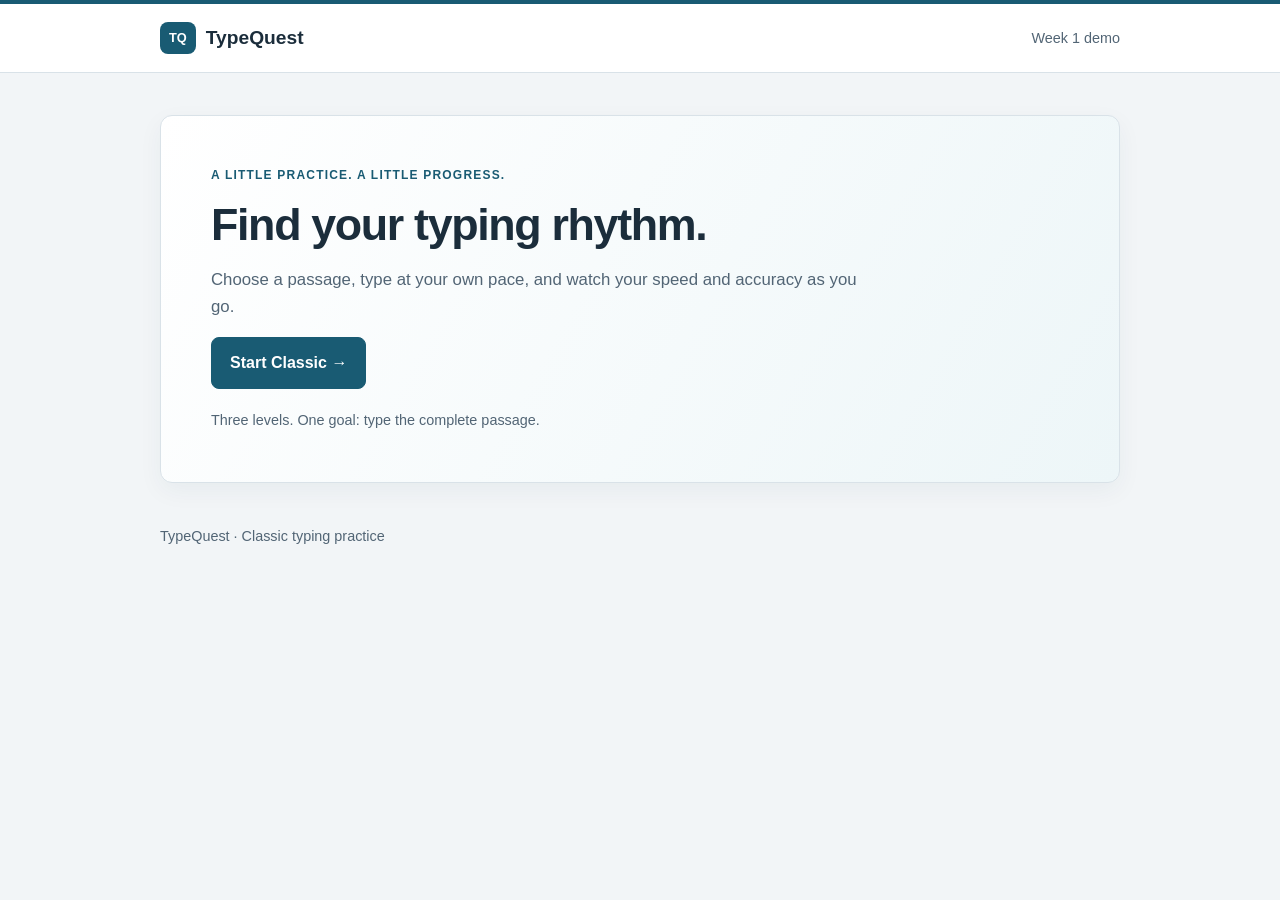
==== index.html @ af139302 "Create simplified frontend-only Week 1 demo" ====
<!doctype html>
<html lang="en">
  <head>
    <meta charset="utf-8">
    <meta name="viewport" content="width=device-width, initial-scale=1">
    <title>TypeQuest | Week 1 Demo</title>
    <link rel="stylesheet" href="style.css">
    <script src="script.js" defer></script>
  </head>
  <body>
    <header class="site-header">
      <div class="header-content">
        <span class="brand"><span class="brand-mark" aria-hidden="true">TQ</span> TypeQuest</span>
        <span class="demo-label">Week 1 demo</span>
      </div>
    </header>
    <main>
      <section id="home-screen" class="screen card hero">
        <p class="eyebrow">A little practice. A little progress.</p>
        <h1 tabindex="-1">Find your typing rhythm.</h1>
        <p class="lead">Choose a passage, type at your own pace, and watch your speed and accuracy as you go.</p>
        <button id="start-button" type="button">Start Classic <span aria-hidden="true">&rarr;</span></button>
        <p class="muted">Three levels. One goal: type the complete passage.</p>
      </section>
      <section id="levels-screen" class="screen" hidden>
        <p class="eyebrow">Classic mode</p>
        <h1 tabindex="-1">Choose a level</h1>
        <p class="lead">All three levels are ready to play. Pick any one to begin.</p>
        <div class="level-list">
          <article class="card level-card">
            <p class="eyebrow">Level 1</p>
            <h2>A quiet morning</h2>
            <p>A short warm-up about starting the day.</p>
            <button class="level-button" data-level="0" type="button">Play Level 1</button>
          </article>
          <article class="card level-card">
            <p class="eyebrow">Level 2</p>
            <h2>A shared idea</h2>
            <p>Practice spaces and punctuation with a small team.</p>
            <button class="level-button" data-level="1" type="button">Play Level 2</button>
          </article>
          <article class="card level-card">
            <p class="eyebrow">Level 3</p>
            <h2>Keep exploring</h2>
            <p>A longer passage to find a steady pace.</p>
            <button class="level-button" data-level="2" type="button">Play Level 3</button>
          </article>
        </div>
      </section>
      <section id="typing-screen" class="screen" hidden>
        <p id="level-label" class="eyebrow">Classic mode</p>
        <h1 id="level-title" tabindex="-1"></h1>
        <dl class="metrics" aria-label="Live typing metrics">
          <div class="metric"><dt>Elapsed time</dt><dd id="elapsed-time">0.0 s</dd></div>
          <div class="metric"><dt>Raw WPM</dt><dd id="raw-wpm">0.0</dd></div>
          <div class="metric"><dt>Accuracy</dt><dd id="accuracy">0.0%</dd></div>
          <div class="metric"><dt>Net WPM</dt><dd id="net-wpm">0.0</dd></div>
        </dl>
        <div class="card typing-card">
          <h2 id="passage-heading">Your passage</h2>
          <p id="target-passage" class="passage" aria-labelledby="passage-heading"></p>
          <p class="legend"><span class="correct">Correct</span> <span class="incorrect">Incorrect</span> <span class="untouched">Untouched</span></p>
          <label for="typing-input">Type the passage here</label>
          <textarea id="typing-input" rows="4" spellcheck="false" autocapitalize="off" autocomplete="off" autocorrect="off" aria-describedby="typing-help" disabled></textarea>
          <p id="typing-help" class="muted">The timer starts when you type. You can use Backspace and the arrow keys to edit. Paste and line breaks are blocked.</p>
          <p id="character-count" class="character-count">0 characters entered</p>
        </div>
      </section>
      <section id="results-screen" class="screen card result-card" hidden>
        <p class="eyebrow">Passage complete</p>
        <h1 tabindex="-1">Nice work. Here is your result.</h1>
        <p id="result-level" class="lead"></p>
        <dl class="metrics" aria-label="Final typing metrics">
          <div class="metric"><dt>Completion time</dt><dd id="result-time">0.0 s</dd></div>
          <div class="metric"><dt>Raw WPM</dt><dd id="result-raw-wpm">0.0</dd></div>
          <div class="metric"><dt>Accuracy</dt><dd id="result-accuracy">0.0%</dd></div>
          <div class="metric"><dt>Net WPM</dt><dd id="result-net-wpm">0.0</dd></div>
        </dl>
        <p class="muted">Completed passages can include mistakes. Retry to practice the same text, or try another level.</p>
        <div class="actions">
          <button id="retry-button" type="button">Retry</button>
          <button id="choose-level-button" class="secondary" type="button">Choose Another Level</button>
        </div>
      </section>
    </main>
    <footer>TypeQuest &middot; Classic typing practice</footer>
  </body>
</html>
---- style.css ----
:root {
  color-scheme: light;
  font-family: "Segoe UI", Arial, sans-serif;
  color: #1b2d3b;
  background: #f2f5f7;
  line-height: 1.6;
}

* { box-sizing: border-box; }
[hidden] { display: none !important; }
body { margin: 0; }

.site-header {
  border-top: 4px solid #195b73;
  border-bottom: 1px solid #d9e2e8;
  background: #ffffff;
}

.header-content,
main,
footer {
  width: min(960px, calc(100% - 40px));
  margin: 0 auto;
}

.header-content {
  display: flex;
  align-items: center;
  justify-content: space-between;
  gap: 16px;
  padding: 18px 0;
}

.brand {
  display: flex;
  align-items: center;
  gap: 10px;
  font-size: 1.2rem;
  font-weight: 700;
}

.brand-mark {
  padding: 6px 9px;
  border-radius: 8px;
  background: #195b73;
  color: #ffffff;
  font-size: 0.8rem;
}

.demo-label,
.muted,
footer {
  color: #526575;
  font-size: 0.9rem;
}

main { padding: 42px 0 24px; }

.card {
  padding: 28px;
  border: 1px solid #d9e2e8;
  border-radius: 12px;
  background: #ffffff;
  box-shadow: 0 8px 24px rgba(24, 51, 70, 0.05);
}

.hero {
  padding: 50px;
  background: linear-gradient(120deg, #ffffff, #edf6f8);
}

h1,
h2,
p { margin: 0 0 16px; }

h1 {
  font-size: clamp(1.9rem, 5vw, 2.8rem);
  line-height: 1.2;
  letter-spacing: -0.03em;
}

h1:focus { outline: none; }

h2 {
  font-size: 1.2rem;
  line-height: 1.4;
}

.eyebrow {
  margin-bottom: 12px;
  color: #195b73;
  font-size: 0.75rem;
  font-weight: 700;
  letter-spacing: 0.1em;
  text-transform: uppercase;
}

.lead {
  max-width: 650px;
  color: #526575;
  font-size: 1.05rem;
}

button {
  padding: 12px 18px;
  border: 1px solid #195b73;
  border-radius: 8px;
  background: #195b73;
  color: #ffffff;
  font: inherit;
  font-weight: 650;
  cursor: pointer;
}

button:hover { background: #12485e; }
.secondary { background: #ffffff; color: #195b73; }
.secondary:hover { background: #e7f2f5; }

button:focus-visible,
textarea:focus-visible {
  outline: 3px solid #195b73;
  outline-offset: 3px;
}

.hero .muted { margin: 20px 0 0; }

.level-list,
.metrics,
.actions {
  display: flex;
  flex-wrap: wrap;
  gap: 16px;
}

.level-list { margin-top: 26px; }

.level-card {
  display: flex;
  flex: 1 1 240px;
  flex-direction: column;
  align-items: flex-start;
}

.level-card p:not(.eyebrow) { color: #526575; }
.level-card button { margin-top: auto; }
.metrics { margin: 26px 0; }

.metric {
  flex: 1 1 170px;
  padding: 16px 20px;
  border: 1px solid #d9e2e8;
  border-radius: 10px;
  background: #ffffff;
}

dt { color: #526575; font-size: 0.8rem; }

dd {
  margin: 2px 0 0;
  font-size: 1.5rem;
  font-weight: 700;
  font-variant-numeric: tabular-nums;
}

.passage {
  padding: 20px;
  border: 1px solid #d9e2e8;
  border-radius: 8px;
  background: #f8fafb;
  font-family: Consolas, "Courier New", monospace;
  font-size: 1.1rem;
  line-height: 1.8;
  white-space: pre-wrap;
  overflow-wrap: anywhere;
}

.correct { background: #e0f1e7; color: #17634d; }
.incorrect { background: #ffe1e1; color: #a52d31; }
.untouched { color: #526575; }

.legend {
  display: flex;
  flex-wrap: wrap;
  gap: 12px;
  font-size: 0.8rem;
}

.legend span { padding: 2px 6px; border-radius: 4px; }

label {
  display: block;
  margin: 20px 0 8px;
  font-weight: 650;
}

textarea {
  width: 100%;
  min-height: 150px;
  padding: 16px;
  border: 1px solid #aabfc9;
  border-radius: 8px;
  color: #1b2d3b;
  font-family: Consolas, "Courier New", monospace;
  font-size: 1.05rem;
  line-height: 1.6;
  resize: vertical;
}

.typing-card .muted { margin-top: 12px; }

.character-count {
  margin-bottom: 0;
  color: #195b73;
  font-size: 0.9rem;
  font-weight: 650;
}

.result-card .actions { margin-top: 24px; }
footer { padding: 18px 0 32px; }

@media (max-width: 600px) {
  .header-content,
  main,
  footer { width: calc(100% - 28px); }

  main { padding-top: 28px; }
  .card,
  .hero { padding: 22px; }
  .metrics { gap: 10px; }
  .metric { flex-basis: 130px; padding: 12px; }
  .passage { padding: 14px; }
}
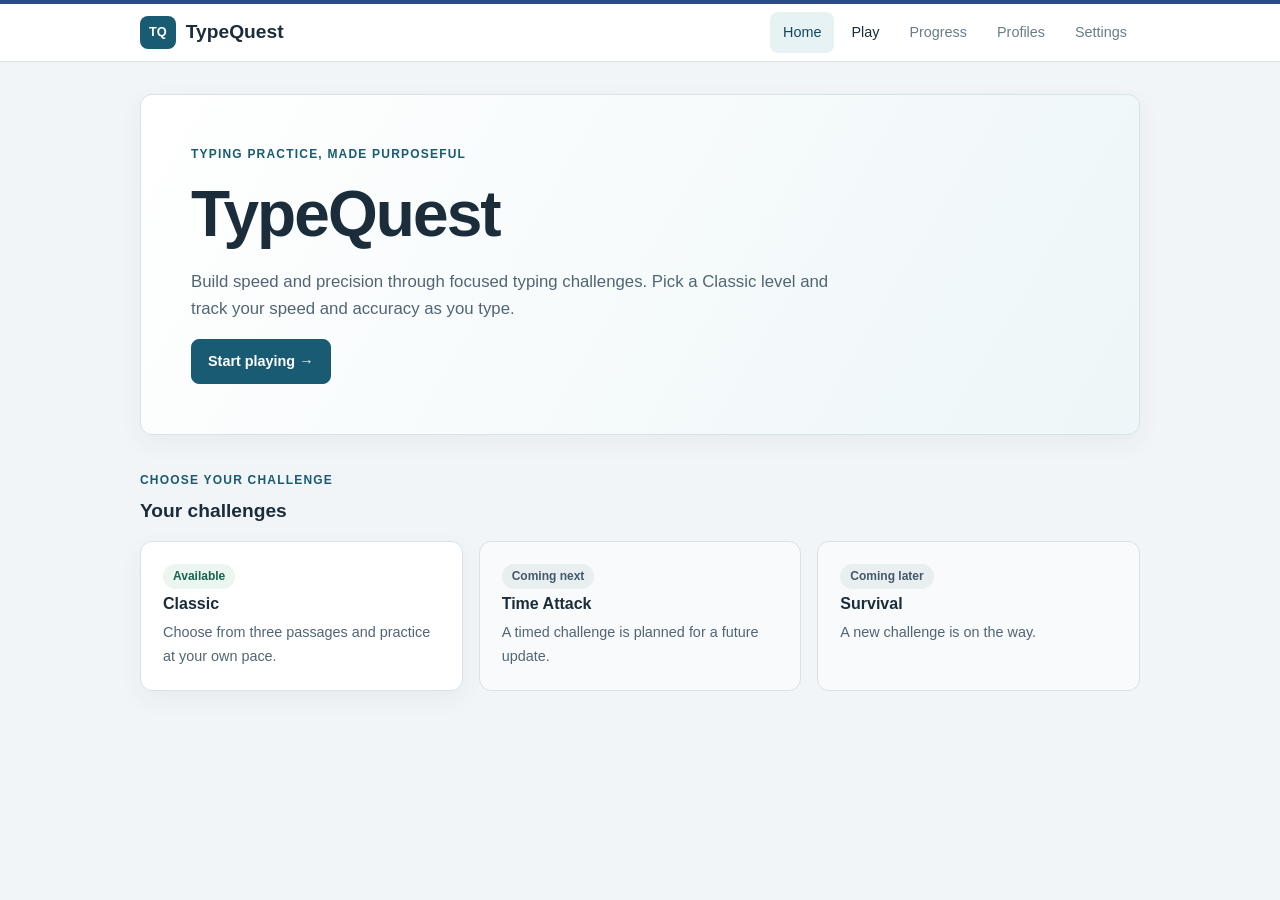
==== commit fa88c6ee: "Improve Week 1 demo layout and navigation" ====
--- a/index.html
+++ b/index.html
@@ -11,16 +11,69 @@
     <header class="site-header">
       <div class="header-content">
         <span class="brand"><span class="brand-mark" aria-hidden="true">TQ</span> TypeQuest</span>
-        <span class="demo-label">Week 1 demo</span>
+        <nav class="site-nav" aria-label="Main navigation">
+          <button id="home-nav" class="nav-button is-active" type="button" aria-current="page">Home</button>
+          <button id="play-nav" class="nav-button" type="button">Play</button>
+          <button class="nav-button" type="button" disabled title="Coming later">Progress</button>
+          <button class="nav-button" type="button" disabled title="Coming later">Profiles</button>
+          <button class="nav-button" type="button" disabled title="Coming later">Settings</button>
+        </nav>
       </div>
     </header>
     <main>
-      <section id="home-screen" class="screen card hero">
-        <p class="eyebrow">A little practice. A little progress.</p>
-        <h1 tabindex="-1">Find your typing rhythm.</h1>
-        <p class="lead">Choose a passage, type at your own pace, and watch your speed and accuracy as you go.</p>
-        <button id="start-button" type="button">Start Classic <span aria-hidden="true">&rarr;</span></button>
-        <p class="muted">Three levels. One goal: type the complete passage.</p>
+      <section id="home-screen" class="screen">
+        <div class="card hero">
+          <p class="eyebrow">Typing practice, made purposeful</p>
+          <h1 tabindex="-1">TypeQuest</h1>
+          <p class="lead">Build speed and precision through focused typing challenges. Pick a Classic level and track your speed and accuracy as you type.</p>
+          <button id="start-button" type="button">Start playing <span aria-hidden="true">&rarr;</span></button>
+        </div>
+        <section class="home-challenges" aria-labelledby="home-challenges-heading">
+          <p class="eyebrow">Choose your challenge</p>
+          <h2 id="home-challenges-heading">Your challenges</h2>
+          <div class="mode-list">
+            <article class="card mode-card">
+              <span class="badge badge-available">Available</span>
+              <h3>Classic</h3>
+              <p>Choose from three passages and practice at your own pace.</p>
+            </article>
+            <article class="card mode-card is-unavailable">
+              <span class="badge badge-muted">Coming next</span>
+              <h3>Time Attack</h3>
+              <p>A timed challenge is planned for a future update.</p>
+            </article>
+            <article class="card mode-card is-unavailable">
+              <span class="badge badge-muted">Coming later</span>
+              <h3>Survival</h3>
+              <p>A new challenge is on the way.</p>
+            </article>
+          </div>
+        </section>
+      </section>
+      <section id="play-screen" class="screen" hidden>
+        <p class="eyebrow">Game modes</p>
+        <h1 tabindex="-1">Choose your challenge</h1>
+        <p class="lead">Play Classic now. More modes are planned for later development phases.</p>
+        <div class="mode-list">
+          <article class="card mode-card">
+            <span class="badge badge-available">Available</span>
+            <h2>Classic</h2>
+            <p>Three freely selectable levels. Type a passage and view your speed and accuracy.</p>
+            <button id="classic-button" type="button">Play Classic <span aria-hidden="true">&rarr;</span></button>
+          </article>
+          <article class="card mode-card is-unavailable">
+            <span class="badge badge-muted">Coming next</span>
+            <h2>Time Attack</h2>
+            <p>A timed typing challenge is planned for the next development phase.</p>
+            <button type="button" disabled>Not available yet</button>
+          </article>
+          <article class="card mode-card is-unavailable">
+            <span class="badge badge-muted">Coming later</span>
+            <h2>Survival</h2>
+            <p>Stay ahead of the moving boundary in a future mode.</p>
+            <button type="button" disabled>Not available yet</button>
+          </article>
+        </div>
       </section>
       <section id="levels-screen" class="screen" hidden>
         <p class="eyebrow">Classic mode</p>
@@ -62,8 +115,13 @@
           <p class="legend"><span class="correct">Correct</span> <span class="incorrect">Incorrect</span> <span class="untouched">Untouched</span></p>
           <label for="typing-input">Type the passage here</label>
           <textarea id="typing-input" rows="4" spellcheck="false" autocapitalize="off" autocomplete="off" autocorrect="off" aria-describedby="typing-help" disabled></textarea>
-          <p id="typing-help" class="muted">The timer starts when you type. You can use Backspace and the arrow keys to edit. Paste and line breaks are blocked.</p>
+          <p id="typing-help" class="muted">The timer starts when you type. Use Pause to take a break and Play to continue. Paste and line breaks are blocked.</p>
           <p id="character-count" class="character-count">0 characters entered</p>
+          <div class="actions typing-controls">
+            <button id="pause-button" class="secondary" type="button" disabled>Pause</button>
+            <button id="play-button" type="button" disabled>Play</button>
+            <p id="typing-status" class="muted" role="status">Start typing to begin.</p>
+          </div>
         </div>
       </section>
       <section id="results-screen" class="screen card result-card" hidden>
@@ -83,6 +141,5 @@
         </div>
       </section>
     </main>
-    <footer>TypeQuest &middot; Classic typing practice</footer>
   </body>
 </html>
--- a/style.css
+++ b/style.css
@@ -11,24 +11,52 @@
 body { margin: 0; }
 
 .site-header {
-  border-top: 4px solid #195b73;
+  border-top: 4px solid #2a4e84;
   border-bottom: 1px solid #d9e2e8;
   background: #ffffff;
 }
 
 .header-content,
-main,
-footer {
-  width: min(960px, calc(100% - 40px));
+main {
+  width: min(1000px, calc(100% - 40px));
   margin: 0 auto;
 }
 
 .header-content {
   display: flex;
+  flex-wrap: wrap;
   align-items: center;
   justify-content: space-between;
   gap: 16px;
-  padding: 18px 0;
+  padding: 8px 0;
+}
+
+.site-nav {
+  display: flex;
+  flex-wrap: wrap;
+  gap: 4px;
+}
+
+.site-nav .nav-button {
+  padding: 8px 12px;
+  border-color: transparent;
+  background: transparent;
+  color: #1b2d3b;
+  font-size: 0.9rem;
+  font-weight: 500;
+}
+
+.site-nav .nav-button:hover,
+.site-nav .nav-button.is-active {
+  background: #e7f2f5;
+  color: #12485e;
+}
+
+.site-nav .nav-button:disabled,
+.site-nav .nav-button:disabled:hover {
+  border-color: transparent;
+  background: transparent;
+  color: #697c89;
 }
 
 .brand {
@@ -47,14 +75,12 @@
   font-size: 0.8rem;
 }
 
-.demo-label,
-.muted,
-footer {
+.muted {
   color: #526575;
   font-size: 0.9rem;
 }
 
-main { padding: 42px 0 24px; }
+main { padding: 32px 0 40px; }
 
 .card {
   padding: 28px;
@@ -68,6 +94,22 @@
   padding: 50px;
   background: linear-gradient(120deg, #ffffff, #edf6f8);
 }
+
+.hero h1 {
+  font-size: clamp(2.8rem, 6vw, 4rem);
+}
+
+.hero button,
+.mode-card button {
+  padding: 10px 16px;
+  font-size: 0.9rem;
+}
+
+.home-challenges { margin-top: 36px; }
+.home-challenges .eyebrow { margin-bottom: 8px; }
+.home-challenges h2 { margin-bottom: 0; }
+.home-challenges .mode-list { margin-top: 16px; }
+.home-challenges .mode-card p { margin-bottom: 0; }
 
 h1,
 h2,
@@ -116,15 +158,22 @@
 .secondary { background: #ffffff; color: #195b73; }
 .secondary:hover { background: #e7f2f5; }
 
+button:disabled,
+button:disabled:hover {
+  border-color: #d9e2e8;
+  background: #edf1f3;
+  color: #526575;
+  cursor: not-allowed;
+}
+
 button:focus-visible,
 textarea:focus-visible {
   outline: 3px solid #195b73;
   outline-offset: 3px;
 }
 
-.hero .muted { margin: 20px 0 0; }
-
 .level-list,
+.mode-list,
 .metrics,
 .actions {
   display: flex;
@@ -133,6 +182,38 @@
 }
 
 .level-list { margin-top: 26px; }
+.mode-list { margin-top: 22px; }
+
+.mode-card {
+  display: flex;
+  flex: 1 1 260px;
+  flex-direction: column;
+  align-items: flex-start;
+  min-width: 0;
+  padding: 22px;
+}
+
+.mode-card h2,
+.mode-card h3 {
+  margin: 0 0 6px;
+  line-height: 1.4;
+}
+
+.mode-card h3 { font-size: 1rem; }
+.mode-card p { color: #526575; font-size: 0.9rem; }
+.mode-card button { margin-top: auto; }
+.mode-card.is-unavailable { background: #f8fafb; box-shadow: none; }
+
+.badge {
+  margin-bottom: 4px;
+  padding: 3px 10px;
+  border-radius: 999px;
+  font-size: 0.75rem;
+  font-weight: 700;
+}
+
+.badge-available { background: #eaf6ef; color: #17634d; }
+.badge-muted { background: #e9eef1; color: #445966; }
 
 .level-card {
   display: flex;
@@ -208,6 +289,13 @@
 
 .typing-card .muted { margin-top: 12px; }
 
+.typing-controls {
+  align-items: center;
+  margin-top: 20px;
+}
+
+.typing-controls .muted { margin: 0; }
+
 .character-count {
   margin-bottom: 0;
   color: #195b73;
@@ -216,13 +304,14 @@
 }
 
 .result-card .actions { margin-top: 24px; }
-footer { padding: 18px 0 32px; }
 
 @media (max-width: 600px) {
   .header-content,
-  main,
-  footer { width: calc(100% - 28px); }
-
+  main { width: calc(100% - 28px); }
+
+  .header-content { gap: 8px; }
+  .site-nav { gap: 2px; }
+  .site-nav .nav-button { padding: 7px 9px; font-size: 0.85rem; }
   main { padding-top: 28px; }
   .card,
   .hero { padding: 22px; }
